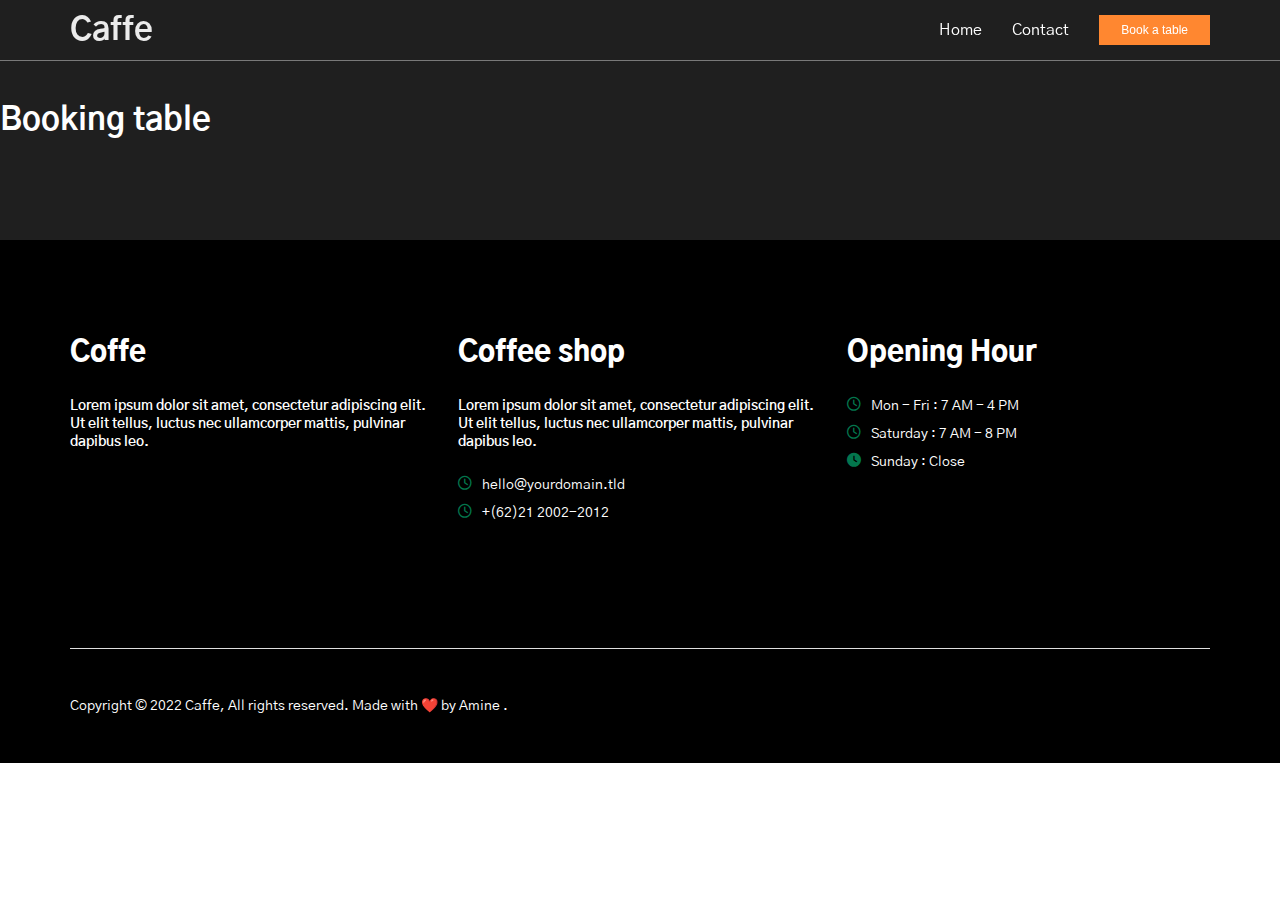
==== booktable.html @ df473641 "Finish working on home page , contact page + adding some animations" ====
<!DOCTYPE html>
<html lang="en">
<head>
    <meta charset="UTF-8">
    <meta name="viewport" content="width=device-width, initial-scale=1.0">
    <title>Booking</title>
    <link rel="preconnect" href="https://fonts.googleapis.com">
    <link rel="preconnect" href="https://fonts.gstatic.com" crossorigin>
    <link href="https://fonts.googleapis.com/css2?family=Gothic+A1:wght@100;200;300;400;500;600;700;800;900&display=swap" rel="stylesheet">
    <link rel="stylesheet" href="./Css/all.css">
    <link rel="stylesheet" href="./Css/all.min.css">
    <link rel="stylesheet" href="https://cdnjs.cloudflare.com/ajax/libs/font-awesome/4.7.0/css/font-awesome.min.css">
    <link rel="stylesheet" href="Css/style.css" />

</head>
<body>
    <header id="actionbar">
        <div class="container">
            <div class="actionbar">
                <div class="logo">
                    <h1>Caffe</h1>
                </div>
                <nav class="menusection">
                    <ul>
                        <li><a  href="/">Home</a></li>
                        <li><a  href="/Contact.html">Contact</a></li>
                    </ul>
                    <button onclick="GoToBooking()">Book a table</button>
                </nav>
            </div>   
        </div>
    </header>
    <section style="padding-block: 100px;background-color: rgb(31, 31, 31);color: white;">
        <h1>Booking table</h1>
    </section>
    <section class="footers">
        <div class="bgfooter"></div>
        <div class="container">
            <footer>
                <div class="footercontent">
                    <div class="leftfooter">
                        <h1>Coffe</h1>
                        <p>Lorem ipsum dolor sit amet, consectetur adipiscing elit. Ut elit tellus, luctus nec ullamcorper mattis, pulvinar dapibus leo.</p>
                    </div>
                    <div class="centerfooter">
                        <div ><h1>Coffee shop</h1>
                            <p>Lorem ipsum dolor sit amet, consectetur adipiscing elit. Ut elit tellus, luctus nec ullamcorper mattis, pulvinar dapibus leo.</p>
                            <ul >
                                <li>
                                    <i class="fa-regular fa-clock"></i>
                                    <span>hello@yourdomain.tld</span>
                                </li>
                                <li>
                                    <i class="fa-regular fa-clock"></i>
                                    <span>+(62)21 2002-2012</span>
                                </li>
                            </ul></div>
                        
                    </div>
                    <div class="rightfooter">
                        <div>
                            <h1>Opening Hour</h1>
                        <ul>
                            <li>
                                <i class="fa-regular fa-clock"></i>
                                <span>Mon - Fri : 7 AM - 4 PM</span>
                            </li>
                            <li>
                                <i class="fa-regular fa-clock"></i>
                                <span>Saturday : 7 AM - 8 PM</span>
                            </li>
                            <li>
                                <i class="fa-solid fa-clock"></i>
                                <span>Sunday : Close</span>
                            </li>
                        </ul>
                        </div>
                        
                    </div>
                </div>
                <div class="copyright">
                    <p>Copyright © 2022 Caffe, All rights reserved. Made with ❤️ by Amine .</p>
                </div>
            </footer>
        </div>
       
    </section>
    <script src="js/script.js"></script>

</body>
</html>
---- Css/style.css ----
:root{

    /* Size */
    --ActionBar : 70px;
    --GapSize10 : 10px;
    --GapSize15 : 15px;
    --GapSize30 : 30px;

    /* Color */
    --OrangeColor : #FF8730;
    --BlackColor : #2e2d2d;
    --WhiteColor : #ebebeb;
    --DarkGreenColor : #03764D;
    --NormalGreenColor : #E5F5F0;
    /* Delay */
    --BtnHoverDelay : 0.3s;

    /* Width */
    --WelcomePanel : 400px;
}
*{
    margin: 0%;
    padding: 0%;
    box-sizing: border-box;
}
body{
    margin: 0;
    height: 100svh;
    position: relative;
    font-family: "Gothic A1", sans-serif;
}
.container{
    padding-left: 15px;
    padding-right: 15px;
    margin-left: auto;
    margin-right: auto;
}
/* Small */
@media (min-width: 768px) {
    .container {
      width: 750px;
    }
  }
  /* Medium */
  @media (min-width: 992px) {
    .container {
      width: 970px;
    }
  }
  /* Large */
  @media (min-width: 1200px) {
    .container {
      width: 1170px;
    }
}
.seHomeBg{
    height: auto;
    background-color: #000000;
    position: relative;
    width: 100%;
    padding: 0em 0em 14em 0em;
}
.HomeBg{
    z-index: 0;
    background-image: url("https://preview.moxcreative.com/caffe/wp-content/uploads/sites/12/2022/03/espresso-cup-of-hot-coffee.jpg");
    background-position: center;
    background-repeat: no-repeat;
    background-size: cover;
    width: 100%;
    height: 100%;
    opacity: 0.4;
    position: absolute;
    left: 0;
    top: 0;
    bottom: 0;
    
} 

header{
    position: fixed;
    top: 0;
    display: flex;
    justify-content: center;
    width: 100%;
    padding-block: 10px;
    color: var(--WhiteColor);
    z-index: 1;
    border-bottom: 1px solid rgba(228, 228, 228, 0.459);
    transition: background-color 1s ;
}
/*  Nav   */
.actionbar{
    display: flex;
    justify-content: space-between;
    align-items: center;
}
.menusection{
    display: flex;
    align-items: center;
    gap: var(--GapSize30);
}
.menusection ul{
    list-style: none;
    display: flex;
    gap: var(--GapSize30);
}
.menusection ul li a{
    text-decoration: none;
    color: white;
    cursor: pointer;
}
.menusection ul li{
    position: relative;
}
.menusection ul li::before{
    content: " ";
    position: absolute;
    bottom: -20px;
    width: 0%;
    height: 2px;
    background-color: var(--OrangeColor);
    transition: width 0.2s;
}

.menusection ul li:hover::before{
    width: 100%;
}
.menusection button{
    background-color: var(--OrangeColor);
    padding-inline: 22px;
    padding-block: 8px;
    font-size: 12px;
    color: white;
    border: none;
    transition: background-color var(--BtnHoverDelay);
    cursor: pointer;
}
.menusection button:hover{
    background-color: var(--BlackColor);
}


/*   panel Welcome    */
@keyframes PanelAnimation {
    0%{
        transform: translateY(-100%);
    }
    100%{
        transform: translateY(0);
    }
}
.panelWelcome{
    width: var(--WelcomePanel);
    max-height: 1280px;
    padding-block: 120px;
    margin-left: -1.3rem;
    width: 500px;
    background-color: var(--DarkGreenColor);
    position: relative;
    top: 0;
    display: flex;
    place-items: center;
    border-end-end-radius: 5px ;
    border-bottom-left-radius: 5px  ;
    animation: PanelAnimation 2s forwards;
}   
.caffebg{
    background-image: url(https://preview.moxcreative.com/caffe/wp-content/uploads/sites/12/2022/03/coffee-seamless_.png);
    background-color: #000000;
    height: 100%;
    width: 100%;
    position : absolute;
    top: 0;
    opacity: 0.1;
}
.panel-welcom-centent div h3{
    color: var(--BlackColor);
    font-weight: bold;
}
.panel-welcom-centent div h1{
    font-size: 70px;
}
.panel-welcom-centent{
    padding-inline: 4rem;
    display: flex;
    flex-direction: column;
    gap: 80px;
    color: var(--WhiteColor);
    z-index: 2;
}

.panel-welcom-centent div{
    display: flex;
    flex-direction: column;
    gap: var(--GapSize15);
}
.panel-welcom-centent button{
    background-color: var(--OrangeColor);
    padding-inline: 22px;
    padding-block: 1rem;
    font-size: 12px;
    color: white;
    border: none;
    transition: background-color var(--BtnHoverDelay);
    cursor: pointer;
}
.panel-welcom-centent button:hover{
    background-color: var(--BlackColor);
}

/*      Cards       */
@keyframes fadeIn {
    from {
      transform: translateX(20px);
    }
    to {
      transform: translateX(0);
    }
}
  
.CardsAboutUs{
    display: grid;
    grid-template-columns:  1fr 1fr 1fr ;
    gap: 20px;
    transform: translateY(-40px);
    transition: all 0.5s ease;
    background-color: transparent;
    
}
.CardsAboutUs div{
    background-color: white;
    border: 1px solid rgb(230, 230, 230);
    border-radius: 10px;
    box-shadow: 0px 5px 10px rgba(202, 202, 202, 0.247);
    padding-inline: 30px;
    padding-block: 30px ;
    display: flex;
    flex-direction: column;
    place-items: center;
    gap: 15px;
    width: 100%;
}
.CardsAboutUs div h1 , .CardsAboutUs div p{
    align-items: center;
}
.CardsAboutUs div span{
    background-color: var(--DarkGreenColor);
    padding: 20px;
    color: white;
    border-radius: 50%;
}

/*  Good Day    */
.SGoodDay {
    height: auto ;
    background-color: #000000;
    position: relative;
    margin-top: 30px;
    transition: height 0.3s ease; 
}
.GoodDay{
    background-image: url(https://preview.moxcreative.com/caffe/wp-content/uploads/sites/12/2022/03/group-of-friends-at-coffee-shop-1.jpg);
    background-repeat: no-repeat;
    background-position: center center;
    background-size: cover;
    width: 100%;
    height: 100%;
    opacity: 1;
    position: absolute;
    top: 0;
    opacity: 0.5;
    bottom: 0;
}
.GoodDayCentent{
    display: flex;
    flex-direction: column;
    justify-content: center;
    align-items: center;
    color: white;
    height: 100%;
    gap: var(--GapSize15);
    padding-inline: 20px;
    text-align: center;
    padding: 150px;
    position: relative;
}
.GoodDayCentent button{
    background-color: var(--OrangeColor);
    padding-inline: 22px;
    padding-block: 8px;
    font-size: 12px;
    color: white;
    border: none;
    transition: background-color var(--BtnHoverDelay);
    cursor: pointer;
}
.GoodDayCentent button:hover{
    background-color: var(--BlackColor);
}
.GoodDayCaffe{
    height: 100%;
    width: 100%;
    object-fit: contain;
}
.GoodCaffeS{
    display: grid;
    grid-template-columns: 1fr 1fr;
    grid-template-rows: 240px;
    height: auto;
    padding-inline: 20px;
    padding-block: 30px;
}
.GoodCaffeS_{
    height: auto;
}
.GoodDayS{
    display: grid;
    grid-template-columns: 240px 240px;
    gap: 10px;
    transform: translateY(-50px);
    padding-inline: 20px;
}
.HappyCustomer {
    background-color: #E5F5F0;
    width: 100%;
    color: var(--DarkGreenColor);
    text-align: center;
    align-content: center;
}
.BranchStore {
    background-color: #F6DBB3;
    width: 100%;
    color: var(--OrangeColor);
    text-align: center;
    align-content: center;
}
.HappyCustomer h1 , .BranchStore p{
   font-size: 30px;
   font-weight: bold;
}
.BranchStore p , .HappyCustomer p{
    color: var(--BlackColor);
    font-size: 12px;
}

/*  new area    */

.arefreshcaffe{
    display: grid;
    grid-template-columns: 1fr 1fr;
    grid-template-rows: 300px;
}
.rightareanews{
    position: relative;
}
.rightareanews img{
    height: 300px;
}
.freshcaffe h1{
    color: var(--DarkGreenColor);
}
.freshcaffe{
    border: 1px solid var(--DarkGreenColor);
    position: absolute;
    top: 10px;
    right: 10px;
    width:  150px;
    height: 150px;
    border-radius: 50%;
}
.freshcaffeC{
    text-align: center;
    align-content: center;
    margin: 14px;
    height: 120px;
    width: 120px;
    border-radius: 50%;
    background-color: var(--NormalGreenColor);
}
.leftareanews{
    display: flex;
    flex-direction: column;
    gap: 25px;
    padding-block: 30px;
}
.leftareanews button{
    background-color: var(--OrangeColor);
    padding-inline: 22px;
    padding-block: 8px;
    font-size: 12px;
    color: white;
    border: none;
    cursor: pointer;
    width: 130px;
    transition: background-color var(--BtnHoverDelay);
}
.leftareanews button:hover{
    background-color: var(--BlackColor);
}
.leftareanews h6{
    color: var(--OrangeColor);
}
.leftareanews h1{
    font-weight: bold;
}
.newarea{
    height: auto;
}
/*  footer  */
.bgfooter{
    background: url(https://preview.moxcreative.com/caffe/wp-content/uploads/sites/12/2022/03/people-at-the-coffee-shop.jpg);
    background-repeat: no-repeat;
    background-position: center;
    background-size: 100%;
    position: absolute;

    top: 0;
    bottom: 0;
    width: 100%;
    height: 100%;
    opacity: 0.2;
}
.footers{
    height: auto;
    background-color: #000000;
    position: relative;
}
footer{
    color: white;
    display: flex;
    flex-direction: column;
    gap: 30px;
    font-size: 14px;
}
.footercontent{
    color: white;
    display: grid;
    grid-template-columns: 1fr 1fr 1fr;
    gap: 25px;
    padding-block: 6rem;
}
.footercontent div{
    display: flex;
    flex-direction: column;
    gap: 1.6rem;
}
.footercontent div h1{
    font-weight: 900;
}
.footercontent div p{
    font-weight: 600;
}
.footercontent div ul li i{
    color: var(--DarkGreenColor);
}
.footercontent div ul li{
    display: flex;
    gap: 10px;
}
.copyright{
    border-top:  1px solid rgb(223, 223, 223);
    padding-block: 3rem;
}
.centerfooter ul {
    list-style: none;
    display: flex;
    gap: 10px;
    flex-direction: column;
}
.rightfooter ul {
    list-style: none;
    display: flex;
    gap: 10px;
    flex-direction: column;
}
.centerfooter{
    display: flex;
    justify-self: center;
}
.rightfooter{
    display: flex;
}


/*      contact      */
.contactS{
    height: 70%;
}
.bgcontactUs_S{
    position: relative;
    background-color: #000000;
    display: flex;
    place-items: center;
    height: auto;
}
.bgcontactUs{
    background: url(../Assets/barista-working-in-a-coffee.jpg);
    background-position: center;
    background-size: cover;
    background-repeat: no-repeat;
    position: absolute;
    top: 0;
    bottom: 0;
    opacity: 0.5;
    height: 100%;
    width: 100%;
}
.panelcontact{
    color: white;
    display: flex;
    justify-content: center;
    align-items: center;
    flex-direction: column;
    gap: 10px;
    padding: 14em 0em 7em 0em;
    position: relative;
}
.panelcontact div{
    color: white;
    display: flex;
    justify-content: center;
    align-items: center;
    flex-direction: row;
    gap: 50px;
}
.panelcontact .TITLE{
    font-size: 5rem;
}
.panelcontact i{
    font-size:1rem;
    color: var(--DarkGreenColor);
}
/* card contact */
.contactCards{
    display: flex;
    justify-content: space-around;
    position: relative;
}
.contactCards span{
    position: absolute;
    top: 0;
    left: calc(50% - 30px);
    width: 60px;
    height: 60px;
    background-color: #E5F5F0;
    display: flex;
    align-items: center;
    justify-content: center;
    transform: translateY(-30px);
}
.contactCards div span i{
    font-size: 1.3rem;
    color: var(--DarkGreenColor);
}
.contactCards div{
    background-color: white;
    border : 1px solid rgb(196, 196, 196);
    padding-inline: 2rem;
    padding-block: 3rem;
    text-align: center  ;
    border-radius: 10px;
    transform: translateY(200px);
    min-width: 30%;

    display: flex;
    flex-direction: column;
    gap: 15px;

    box-shadow: 1px 1px 20px rgba(224, 224, 224, 0.473);
}
.contactCards div h1{
    color: var(--DarkGreenColor);
}

/*  Contac form     */

.contactformS{
    height: auto;
    padding-block: 3rem;
}
.staywidthus{
    display: grid;
    grid-template-columns: 30% 1fr ;
    gap: 20px;
    position: relative;
}
.leftstaywidthus{
    display: flex;
    flex-direction: column;
    gap: 10px;
    box-shadow: 1px 1px 20px rgba(219, 219, 219, 0.801);
    padding: 2rem;
}
.leftstaywidthus form{
    display: flex;
    flex-direction: column;
    gap: 15px;
}
.leftstaywidthus form input{
   background-color: #F8F8F8;
   border: 1px solid #CCCCCC;
   padding-block: 15px;
   padding-inline: 10px;
}
.leftstaywidthus form textarea{
    background-color: #F8F8F8;
    border: 1px solid #CCCCCC;
    padding-block: 15px;
    padding-inline: 10px;
    height: 100px;
    resize: none;
}
.leftstaywidthus form button{
    width: 220px;
    padding-block: 15px;
    background-color: var(--OrangeColor);
    padding-inline: 22px;
    padding-block: 15px;
    font-size: 12px;
    color: white;
    border: none;
    transition: background-color var(--BtnHoverDelay);
    cursor: pointer;
}
.leftstaywidthus form button:hover{
    background-color: var(--BlackColor);

}
.buttonconatcarea{
    display: flex;
    justify-content: right;
}
.downicon{
    display: flex;
    justify-content: center;
    align-items: center;
    transform: translateY(60px);
    
}
.fa-angles-down{
    font-size: 30px;
    animation: arrow_down_animation 2s infinite;
}

@keyframes arrow_down_animation {
    0%{
        transform: translateY(0px);
    }
    10%{
        transform: translateY(-20px);
    }
    20%{
        transform: translateY(0px);
    }
    30%{
        transform: translateY(-20px);
    }
    40%{
        transform: translateY(0px);
    }
    100%{
        transform: translateY(0px);
    }
}

.contactinfo{
    background:url(https://images.pexels.com/photos/4173359/pexels-photo-4173359.jpeg?auto=compress&cs=tinysrgb&w=600);
    background-repeat: no-repeat;
    background-size: cover;
    border-radius: 5px;
}


/*      adding some scrolling animation     */

.CardCoffee-Shop , .CardLounge{
    transform: rotateX(90deg)
}
.CardLive-Music{
    transform: rotateX(90deg)
}
.CardCoffee-Shop , .CardLounge{
    animation: fade-in  forwards ;
    animation-timeline: view();
    animation-range-start: 0px;
    animation-range-end:  500px;
}
.CardLive-Music{
    animation: fade-out  forwards ;
    animation-timeline: view();
    animation-range-start:  0px;
    animation-range-end: 500px;
}
@keyframes fade-in {
    to{
        transform: rotateX(0deg)
    }
}
@keyframes fade-out {
    to{
        transform: rotateX(0deg)
    }
}

.freshcaffe{
    transform: rotate(90deg) ;
    animation: rotatedisk forwards;
    animation-timeline: view();
    animation-range-start: 0px;
    animation-range-end: 500px;
}
.rightareanews img{
    scale: 0.4; opacity: 1;
    animation: displayanimatedimg forwards;
    animation-timeline: view();
    animation-range-start : 100px;
    animation-range-end: 300px;
}

@keyframes rotatedisk{
    to{
        transform: rotate(0deg) ;
    }
}

@keyframes displayanimatedimg{
    to{
        scale: 1; opacity: 1;
    }
}
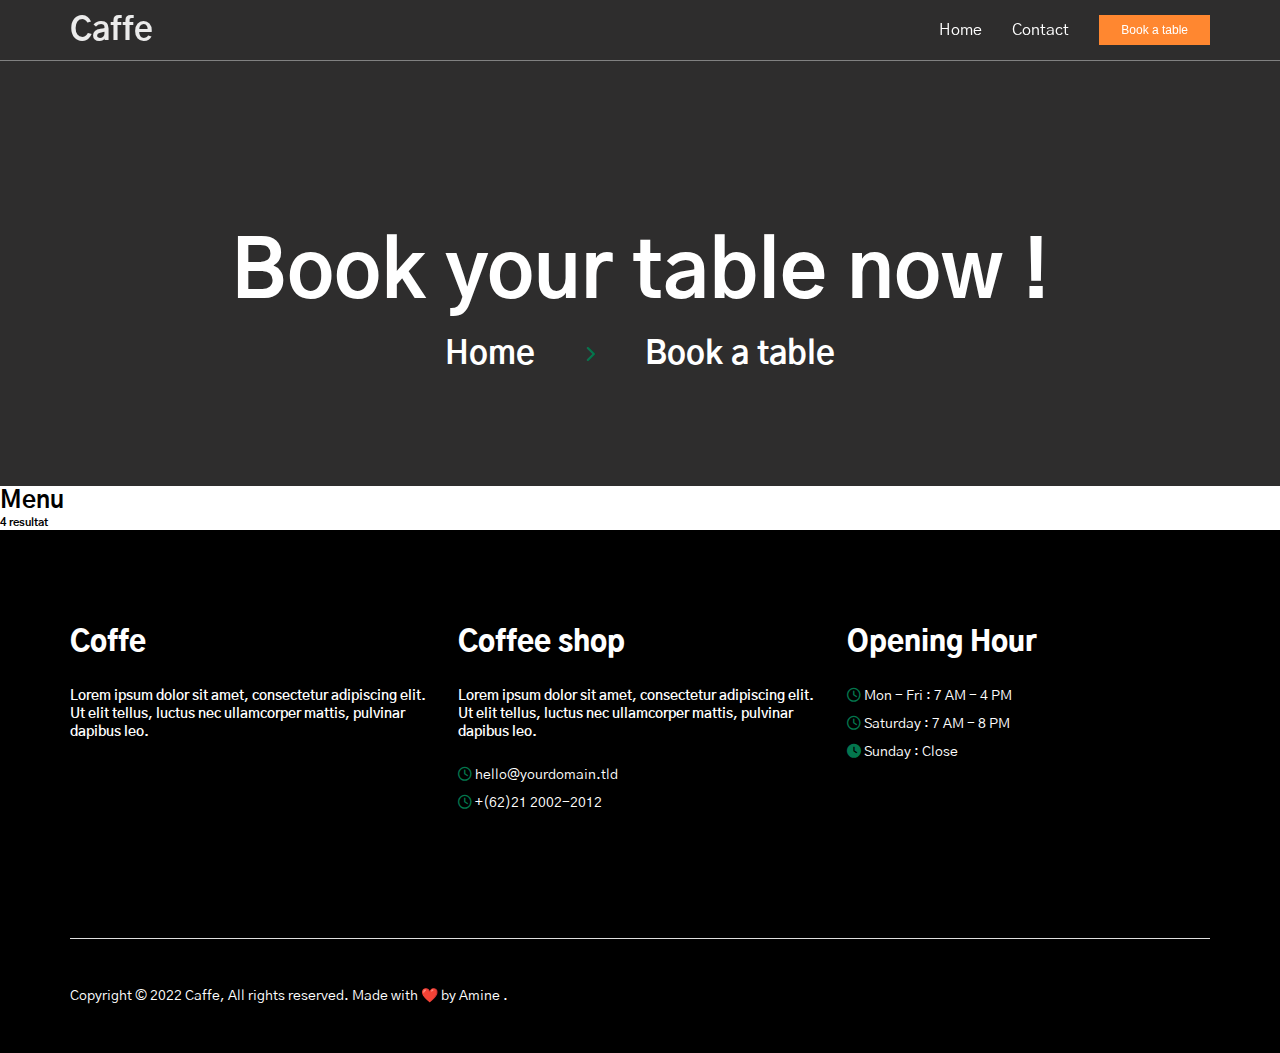
==== commit ee7c99c8: "Work on responsive" ====
--- a/booktable.html
+++ b/booktable.html
@@ -30,8 +30,26 @@
             </div>   
         </div>
     </header>
-    <section style="padding-block: 100px;background-color: rgb(31, 31, 31);color: white;">
-        <h1>Booking table</h1>
+    <section class="bgtitleimage">
+        <div class="galleryimg"></div>
+        <div class="panelcontact">
+            <h1 class="TITLE">Book your table now !</h1>
+            <div>
+                <h1 >Home</h1>
+            <i class="fa-solid fa-chevron-right"></i>
+            <h1>Book a table</h1>
+            </div>
+        </div>
+    </section>
+    <section >
+        <div class="carditabsmenu">
+            <div class="tabsmenutitle">
+                <h2>Menu</h2>
+                <h6>4 resultat</h6>
+            </div>
+            <div class="tabsheader"></div>
+            <div class="tabspanel"></div>
+        </div>
     </section>
     <section class="footers">
         <div class="bgfooter"></div>
--- a/Css/style.css
+++ b/Css/style.css
@@ -35,24 +35,7 @@
     margin-left: auto;
     margin-right: auto;
 }
-/* Small */
-@media (min-width: 768px) {
-    .container {
-      width: 750px;
-    }
-  }
-  /* Medium */
-  @media (min-width: 992px) {
-    .container {
-      width: 970px;
-    }
-  }
-  /* Large */
-  @media (min-width: 1200px) {
-    .container {
-      width: 1170px;
-    }
-}
+
 .seHomeBg{
     height: auto;
     background-color: #000000;
@@ -315,7 +298,7 @@
 }
 .GoodDayS{
     display: grid;
-    grid-template-columns: 240px 240px;
+    grid-template-columns: 240px 240px ;
     gap: 10px;
     transform: translateY(-50px);
     padding-inline: 20px;
@@ -406,12 +389,16 @@
 .newarea{
     height: auto;
 }
-/*  footer  */
+/* ###############################################################
+
+     footer
+
+################################################################## */
 .bgfooter{
     background: url(https://preview.moxcreative.com/caffe/wp-content/uploads/sites/12/2022/03/people-at-the-coffee-shop.jpg);
     background-repeat: no-repeat;
     background-position: center;
-    background-size: 100%;
+    background-size: cover;
     position: absolute;
 
     top: 0;
@@ -453,10 +440,10 @@
 .footercontent div ul li i{
     color: var(--DarkGreenColor);
 }
-.footercontent div ul li{
+/* .footercontent div ul li{
     display: flex;
     gap: 10px;
-}
+} */
 .copyright{
     border-top:  1px solid rgb(223, 223, 223);
     padding-block: 3rem;
@@ -482,9 +469,13 @@
 }
 
 
-/*      contact      */
+/* ###############################################################
+
+     contact page
+
+################################################################## */
 .contactS{
-    height: 70%;
+    height: auto;
 }
 .bgcontactUs_S{
     position: relative;
@@ -532,9 +523,15 @@
 }
 /* card contact */
 .contactCards{
-    display: flex;
-    justify-content: space-around;
-    position: relative;
+    display: grid;
+    grid-template-columns: 1fr 1fr 1fr ;
+    justify-content: center ;
+    gap: 10px;
+    margin-top: 200px;
+}
+.contactCard1 , .contactCard2 , .contactCard3{
+    position: relative;
+
 }
 .contactCards span{
     position: absolute;
@@ -559,9 +556,7 @@
     padding-block: 3rem;
     text-align: center  ;
     border-radius: 10px;
-    transform: translateY(200px);
     min-width: 30%;
-
     display: flex;
     flex-direction: column;
     gap: 15px;
@@ -572,7 +567,11 @@
     color: var(--DarkGreenColor);
 }
 
-/*  Contac form     */
+/* ###############################################################
+
+     Contact form
+
+################################################################## */
 
 .contactformS{
     height: auto;
@@ -671,7 +670,30 @@
 }
 
 
-/*      adding some scrolling animation     */
+/* ###############################################################
+
+     Book table
+
+################################################################## */
+
+.bgtitleimage{
+    height: auto;
+    width: 100%;
+    background-color: #2e2d2d;
+    position: relative;
+}
+.galleryimg{
+    background-color : url(../Assets/coffee-beans.jpg);
+    position: absolute;
+    width: 100%;
+    height: 100%;
+}
+
+/* ###############################################################
+
+     adding some scrolling animation    
+
+################################################################## */
 
 .CardCoffee-Shop , .CardLounge{
     transform: rotateX(90deg)
@@ -703,28 +725,195 @@
 }
 
 .freshcaffe{
-    transform: rotate(90deg) ;
+    transform: translateZ(100px) rotate(90deg) ;
+    
     animation: rotatedisk forwards;
     animation-timeline: view();
     animation-range-start: 0px;
     animation-range-end: 500px;
 }
 .rightareanews img{
-    scale: 0.4; opacity: 1;
-    animation: displayanimatedimg forwards;
-    animation-timeline: view();
-    animation-range-start : 100px;
-    animation-range-end: 300px;
-}
-
+    animation: zoomIn forwards;
+    animation-timeline: view(50vh 0px);
+}
+.GoodDayCentent{
+    animation: zoomIn forwards;
+    animation-timeline: view(50vh 0px);
+    
+}
 @keyframes rotatedisk{
     to{
-        transform: rotate(0deg) ;
-    }
-}
-
+        transform: translateZ(0px)  rotate(0deg) ;
+    }
+}
+@keyframes bounceInDown {
+    60%,75%,90%,from,to {
+        animation-timing-function: cubic-bezier(0.215,0.61,0.355,1)
+    }
+
+    0% {
+        opacity: 0;
+        transform: translate3d(0,-3000px,0)
+    }
+
+    60% {
+        opacity: 1;
+        transform: translate3d(0,25px,0)
+    }
+
+    75% {
+        transform: translate3d(0,-10px,0)
+    }
+
+    90% {
+        transform: translate3d(0,5px,0)
+    }
+
+    to {
+        transform: none
+    }
+}
+@keyframes zoomIn {
+    from {
+        opacity: 0;
+        transform: scale3d(.3,.3,.3)
+    }
+
+    50% {
+        opacity: 1
+    }
+}
 @keyframes displayanimatedimg{
     to{
         scale: 1; opacity: 1;
     }
+}
+
+/* ###############################################################
+
+     Working on the responsive  
+
+################################################################## */
+
+@media (max-width: 700px) {
+    
+}
+@media (max-width: 700px) {
+    .CardsAboutUs{
+        display: grid;
+        grid-template-columns:  1fr;
+        transform: translateY(-40px);        
+    }
+    .GoodDayCentent{
+        padding:60px;
+    }
+    .GoodDayCaffe{
+        display: none;
+    }
+    .GoodCaffeS{
+        display: grid;
+        grid-template-columns: 1fr ;
+    }
+    .GoodDayS{
+        padding-inline: 0px;
+        transform: translateY(0px);
+        display: grid;
+        grid-template-columns: 1fr 1fr ;
+    }
+    .GoodDayS div{
+        padding-block: 30px;
+    }
+    .arefreshcaffe{
+        display: grid;
+        grid-template-columns: 1fr ;
+        grid-template-rows: 300px;
+    }
+    .actionbar{
+        display: flex;
+        flex-direction: column;
+        gap: 10px;
+        justify-content: center;
+        align-items: center;
+    }
+    .freshcaffe{
+        transform: translateZ(0px) rotate(0deg) ;
+        animation: zoomIn forwards;
+        animation-timeline: view();
+        animation-range-start: 0px;
+        animation-range-end: 500px;
+    }
+    .leftareanews{
+        display: flex;
+        flex-direction: column;
+        padding-inline: 30px;
+    }
+    .contactCards{
+        display: grid;
+        grid-template-columns: 1fr   ;
+        justify-content: center ;
+        gap: 10px;
+        margin-top: 200px;
+    }
+    .staywidthus{
+        display: grid;
+        grid-template-columns: 1fr ;
+        gap: 20px;
+        position: relative;
+    }
+    .contactinfo{
+        display: none;
+    }
+    .rightareanews img{
+        height: 200px;
+    }
+    .panel-welcom-centent{
+        padding-inline: 0rem;
+        
+    }
+    .footercontent{
+        grid-template-columns: 1fr;
+        align-items: center;
+        text-align: center;
+        justify-content: center;
+    }
+  }
+  @media (max-width: 992px) {
+    .actionbar{
+        display: flex;
+        flex-direction: column;
+        gap: 10px;
+        justify-content: center;
+        align-items: center;
+    }
+    .panelWelcome{
+        width: 100%;
+        margin-left: 0;
+     }  
+     .panel-welcom-centent{
+        padding-inline: 1rem;
+        border-radius: 20px;
+    } 
+    .panel-welcom-centent div h1{
+        font-size: 40px;
+    }
+  }
+  
+/* Small */
+@media (min-width: 768px) {
+    .container {
+      width: 850px;
+    }
+  }
+  /* Medium */
+  @media (min-width: 992px) {
+    .container {
+      width: 970px;
+    }
+  
+  }
+  /* Large */
+  @media (min-width: 1200px) {
+    .container {
+      width: 1170px;
+    }
 }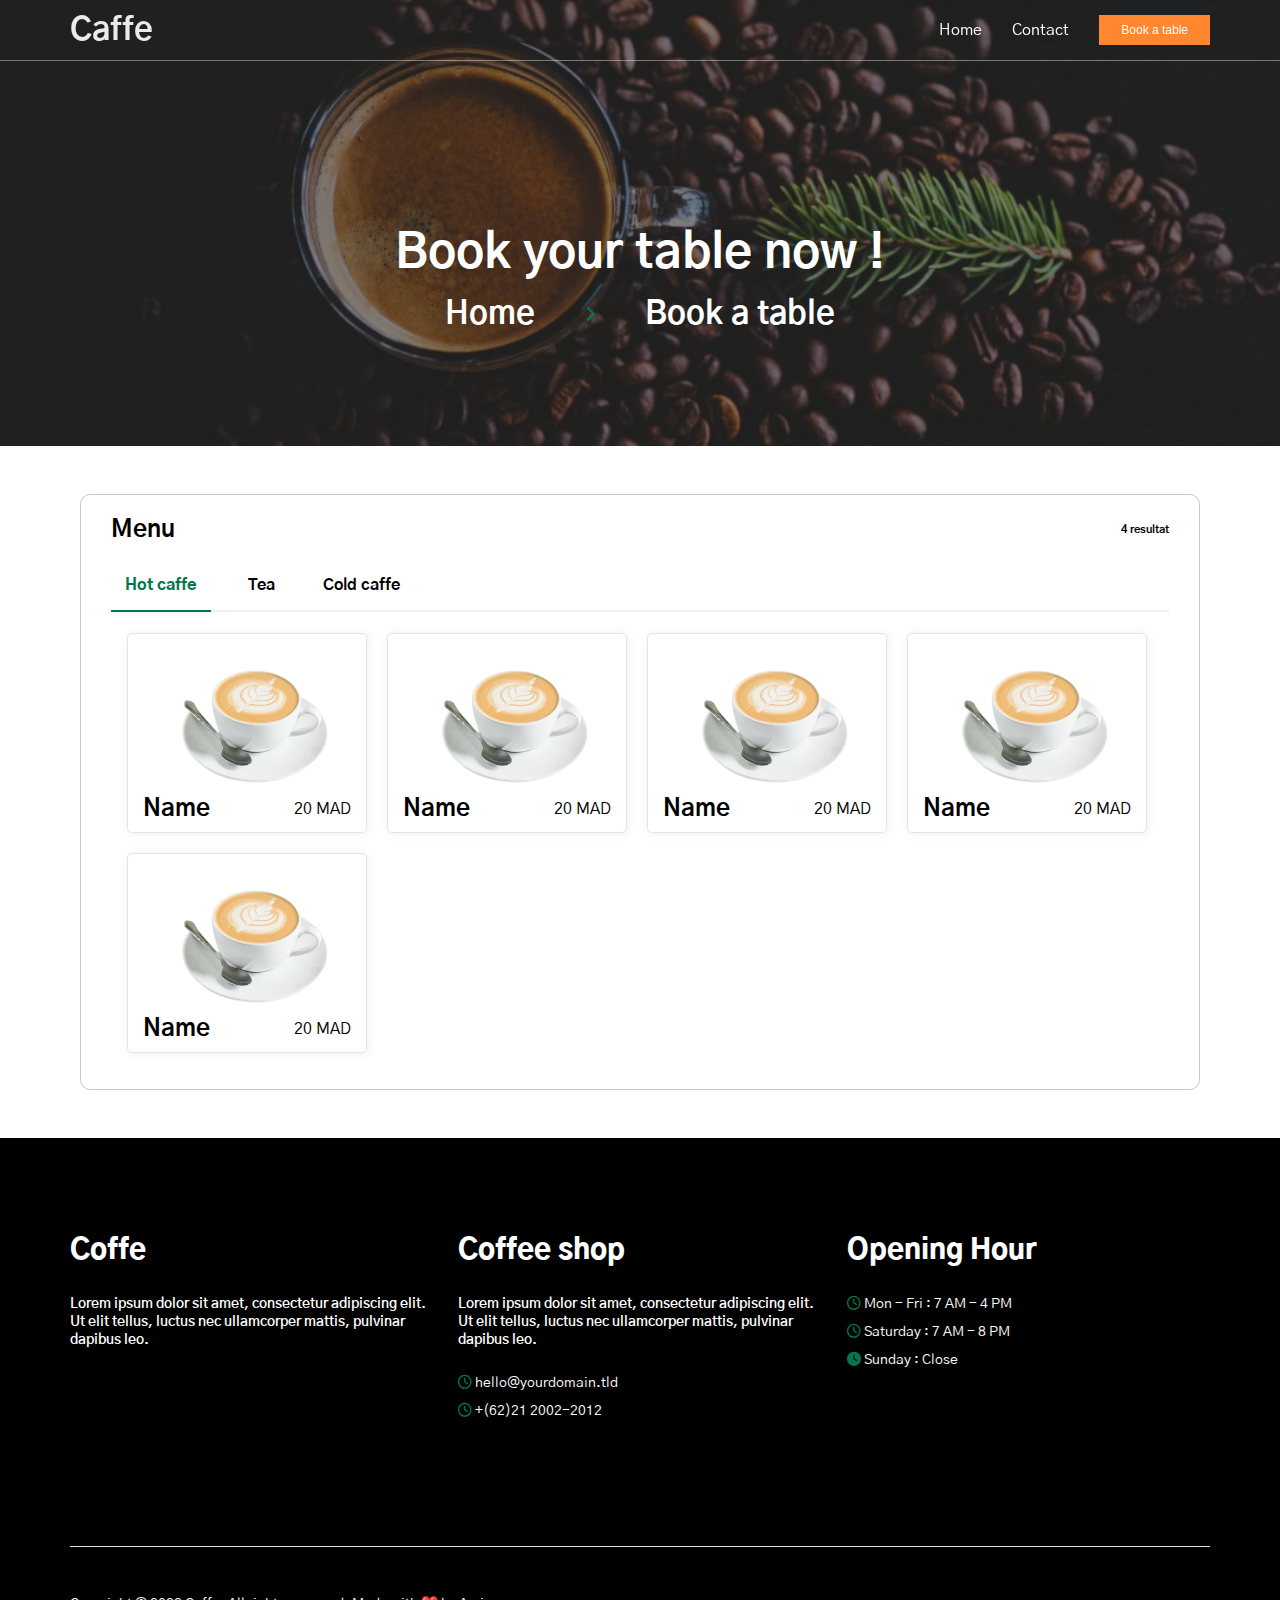
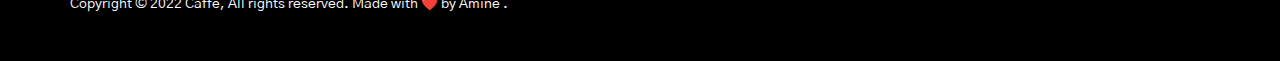
==== commit d64c26b3: "i guess we are done here" ====
--- a/booktable.html
+++ b/booktable.html
@@ -35,20 +35,66 @@
         <div class="panelcontact">
             <h1 class="TITLE">Book your table now !</h1>
             <div>
-                <h1 >Home</h1>
+                <h1>Home</h1>
             <i class="fa-solid fa-chevron-right"></i>
             <h1>Book a table</h1>
             </div>
         </div>
     </section>
-    <section >
-        <div class="carditabsmenu">
-            <div class="tabsmenutitle">
-                <h2>Menu</h2>
-                <h6>4 resultat</h6>
+    <section class="menuS" >
+        <div class="container">
+            <div class="carditabsmenu">
+                <div class="tabsmenutitle">
+                    <h2>Menu</h2>
+                    <h6>4 resultat</h6>
+                </div>
+                <div class="tabsheader">
+                    <div class="tabsbutton">
+                        <h4>Hot caffe</h4>
+                        <h4>Tea</h4>
+                        <h4>Cold caffe</h4>
+                    </div>
+                    <div class="slidertabs"></div>
+                </div>
+                <div class="tabspanel">
+                    <div class="item">
+                        <img src="./Assets/nassnass.png" alt="" />
+                        <div class="itemdesc">
+                            <h2>Name</h2>
+                            <sapn>20 MAD</sapn>
+                        </div>
+                    </div>
+                    <div class="item">
+                        <img src="./Assets/nassnass.png" alt="" />
+                        <div class="itemdesc">
+                            <h2>Name</h2>
+                            <sapn>20 MAD</sapn>
+                        </div>
+                    </div>
+                    <div class="item">
+                        <img src="./Assets/nassnass.png" alt="" />
+                        <div class="itemdesc">
+                            <h2>Name</h2>
+                            <sapn>20 MAD</sapn>
+                        </div>
+                    </div>
+                    <div class="item">
+                        <img src="./Assets/nassnass.png" alt="" />
+                        <div class="itemdesc">
+                            <h2>Name</h2>
+                            <sapn>20 MAD</sapn>
+                        </div>
+                    </div>
+                    <div class="item">
+                        <img src="./Assets/nassnass.png" alt="" />
+                        <div class="itemdesc">
+                            <h2>Name</h2>
+                            <sapn>20 MAD</sapn>
+                        </div>
+                    </div>
+
+                </div>
             </div>
-            <div class="tabsheader"></div>
-            <div class="tabspanel"></div>
         </div>
     </section>
     <section class="footers">
--- a/Css/style.css
+++ b/Css/style.css
@@ -121,7 +121,10 @@
 .menusection button:hover{
     background-color: var(--BlackColor);
 }
-
+.menuS{
+    margin-block: 3rem;
+    height: auto;
+}
 
 /*   panel Welcome    */
 @keyframes PanelAnimation {
@@ -515,7 +518,8 @@
     gap: 50px;
 }
 .panelcontact .TITLE{
-    font-size: 5rem;
+    font-size: 3rem;
+    text-align: center;
 }
 .panelcontact i{
     font-size:1rem;
@@ -667,6 +671,7 @@
     background-repeat: no-repeat;
     background-size: cover;
     border-radius: 5px;
+    background-color: #CCCCCC;
 }
 
 
@@ -683,12 +688,95 @@
     position: relative;
 }
 .galleryimg{
-    background-color : url(../Assets/coffee-beans.jpg);
+    background : url(../Assets/coffee-beans.jpg);
+    background-position: center;
+    background-repeat: no-repeat;
+    background-size: cover;
     position: absolute;
+    opacity: 0.4;
+    top: 0;
+    left: 0;
     width: 100%;
     height: 100%;
 }
-
+.carditabsmenu{
+    padding-block: 20px;
+    padding-inline: 30px;
+    border-radius: 10px;
+    margin-inline: 10px;
+    border: 1px solid rgba(173, 173, 173, 0.685);
+    display: flex;
+    flex-direction: column;
+    gap: 5px;
+}
+.tabsmenutitle{
+    display: flex;
+    justify-content: space-between;
+    align-items: center;
+}
+.tabsmenutitle h1{
+    font-weight: bold;
+}
+.tabsbutton{
+    display: grid;
+    grid-template-columns: repeat(3,100px);
+    grid-template-rows: 50px;
+}
+.tabsheader{
+    margin-top: 10px;
+}
+.tabsbutton h4{
+    align-content: center;
+    text-align: center;
+    cursor: pointer;
+}
+
+.tabspanel{
+    padding: 1rem;
+    width: 100%;
+    display: flex;
+    flex-wrap: wrap;
+    justify-content: start;
+    gap: 20px;
+}
+.tabspanel .item{
+    width: 240px;
+    height: 200px;
+    padding: 15px;
+    border-radius: 5px;
+    box-shadow: 1px 1px 10px rgba(214, 214, 214, 0.39);
+    border: 1px solid #e4e4e4;
+}
+.tabspanel .item img{
+    width: 210px;
+    height: auto;
+    object-fit: cover;
+    text-align: center;
+}
+.itemdesc{
+    display: flex;
+    justify-content: space-between;
+    align-items: center;
+}
+.slidertabs{
+    width: 100%;
+    height: 2px;
+    background-color: #F0F0F0;
+    position: relative;
+}
+.slidertabs::after{
+    content: "";
+    position: absolute;
+    background-color: var(--DarkGreenColor);
+    height: 2px;
+    width: 100px;
+    top: 0;
+    left: 0;
+}
+.tabsbutton h4:nth-child(1){
+    color: var(--DarkGreenColor);
+    font-weight: 800;
+}
 /* ###############################################################
 
      adding some scrolling animation    
@@ -875,6 +963,29 @@
         align-items: center;
         text-align: center;
         justify-content: center;
+    }
+    .tabspanel{
+        padding: 0.4rem;
+        width: 100%;
+        display: flex;
+        flex-wrap: wrap;
+        justify-content: center;
+        gap: 10px;
+    }
+
+    .tabsbutton{
+        display: grid;
+        grid-template-columns: repeat(3,1fr);
+        grid-template-rows: 50px;
+    }
+    .slidertabs::after{
+        content: "";
+        position: absolute;
+        background-color: var(--DarkGreenColor);
+        height: 2px;
+        width: calc(100% / 3) ;
+        top: 0;
+        left: 0;
     }
   }
   @media (max-width: 992px) {
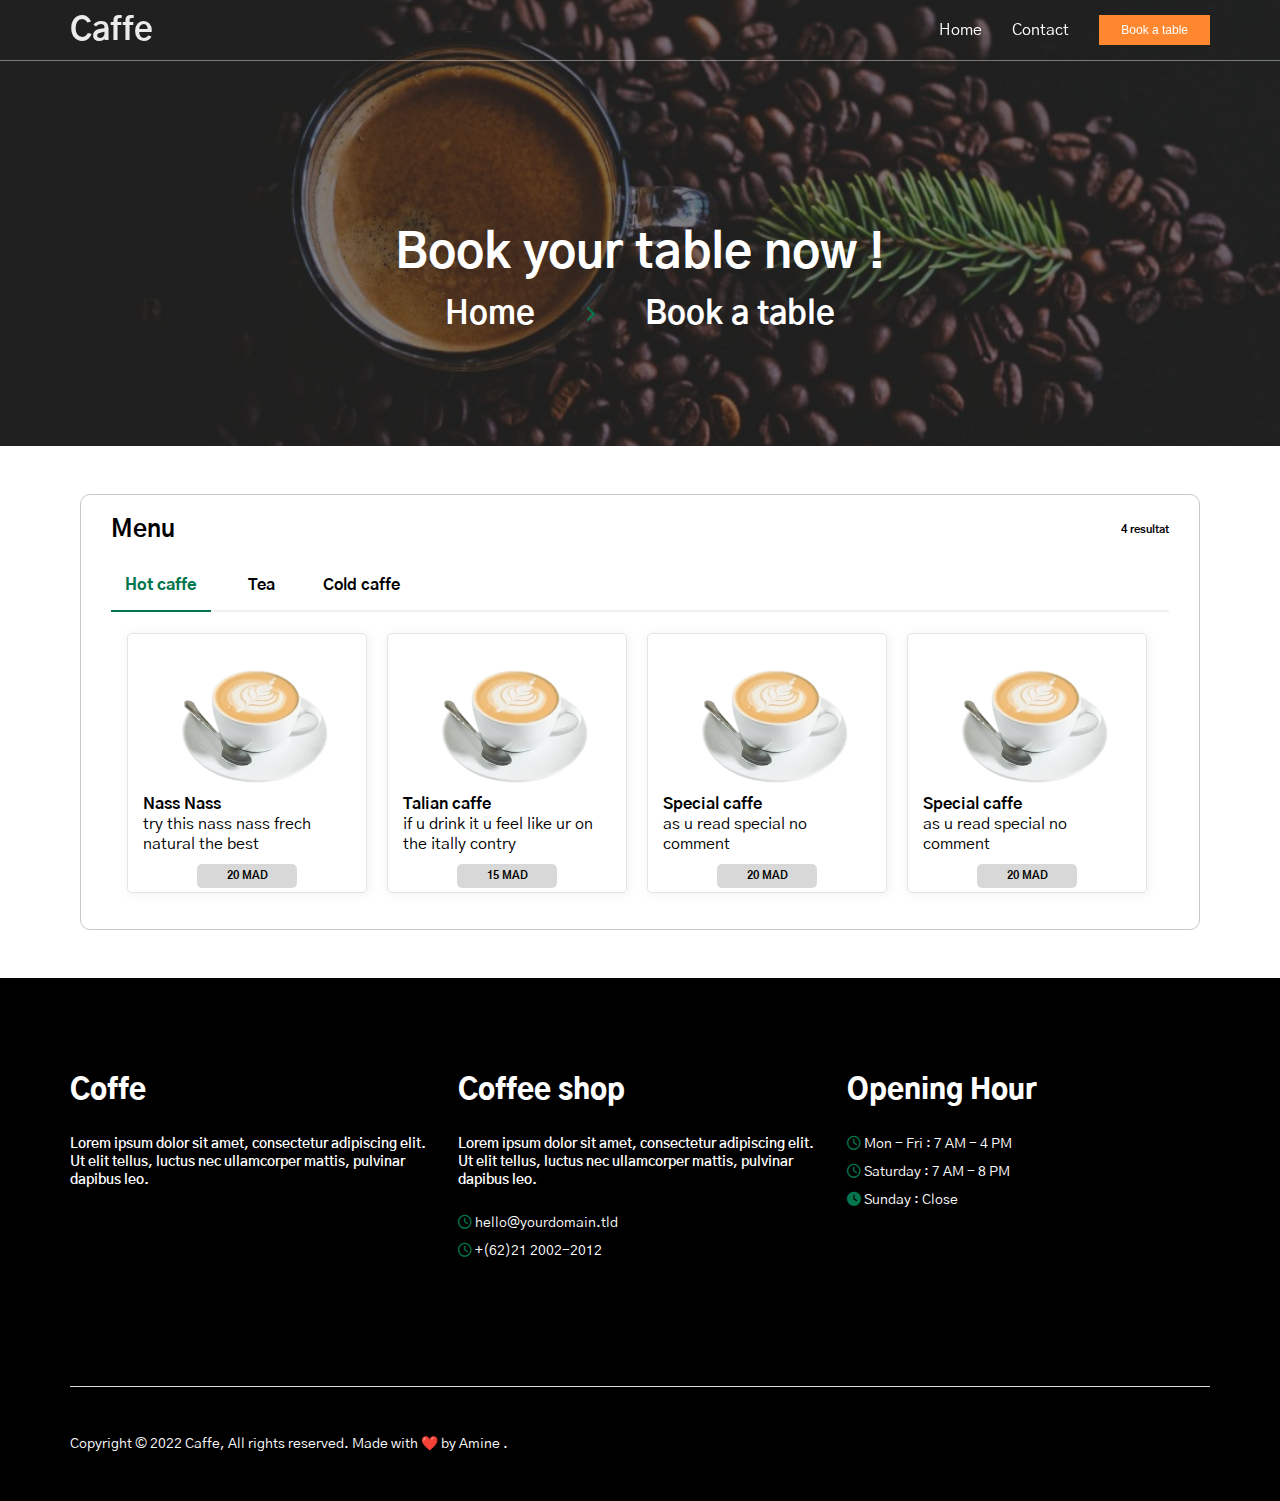
==== commit 7abfd7d5: "Last v" ====
--- a/booktable.html
+++ b/booktable.html
@@ -60,39 +60,45 @@
                     <div class="item">
                         <img src="./Assets/nassnass.png" alt="" />
                         <div class="itemdesc">
-                            <h2>Name</h2>
-                            <sapn>20 MAD</sapn>
+                            <div class="nameanddesc">
+                                <h4>Nass Nass</h4>
+                                <p>try this nass nass frech natural the best </p>
+                            </div>
+                            
+                            <h6>20 MAD</h6>
                         </div>
                     </div>
                     <div class="item">
                         <img src="./Assets/nassnass.png" alt="" />
                         <div class="itemdesc">
-                            <h2>Name</h2>
-                            <sapn>20 MAD</sapn>
+                            <div class="nameanddesc">
+                                <h4>Talian caffe</h4>
+                                <p>if u drink it u feel like ur on the itally contry</p>
+                            </div>
+                            <h6>15 MAD</h6>
                         </div>
                     </div>
                     <div class="item">
                         <img src="./Assets/nassnass.png" alt="" />
                         <div class="itemdesc">
-                            <h2>Name</h2>
-                            <sapn>20 MAD</sapn>
+                            <div class="nameanddesc">
+                                <h4>Special caffe</h4>
+                                <p>as u read special no comment</p>
+                            </div>
+                            <h6>20 MAD</h6>
                         </div>
                     </div>
                     <div class="item">
                         <img src="./Assets/nassnass.png" alt="" />
                         <div class="itemdesc">
-                            <h2>Name</h2>
-                            <sapn>20 MAD</sapn>
+                            <div class="nameanddesc">
+                                <h4>Special caffe</h4>
+                                <p>as u read special no comment</p>
+                            </div>
+                            <h6>20 MAD</h6>
                         </div>
                     </div>
-                    <div class="item">
-                        <img src="./Assets/nassnass.png" alt="" />
-                        <div class="itemdesc">
-                            <h2>Name</h2>
-                            <sapn>20 MAD</sapn>
-                        </div>
-                    </div>
-
+                  
                 </div>
             </div>
         </div>
--- a/Css/style.css
+++ b/Css/style.css
@@ -741,7 +741,7 @@
 }
 .tabspanel .item{
     width: 240px;
-    height: 200px;
+    height: 260px;
     padding: 15px;
     border-radius: 5px;
     box-shadow: 1px 1px 10px rgba(214, 214, 214, 0.39);
@@ -757,6 +757,15 @@
     display: flex;
     justify-content: space-between;
     align-items: center;
+    flex-direction: column;
+    gap: 10px;
+}
+.itemdesc h6{
+    background-color: #d8d8d8;
+    border-radius: 5px;
+    width: 100px;
+    text-align: center;
+    padding-block: 5px;
 }
 .slidertabs{
     width: 100%;
